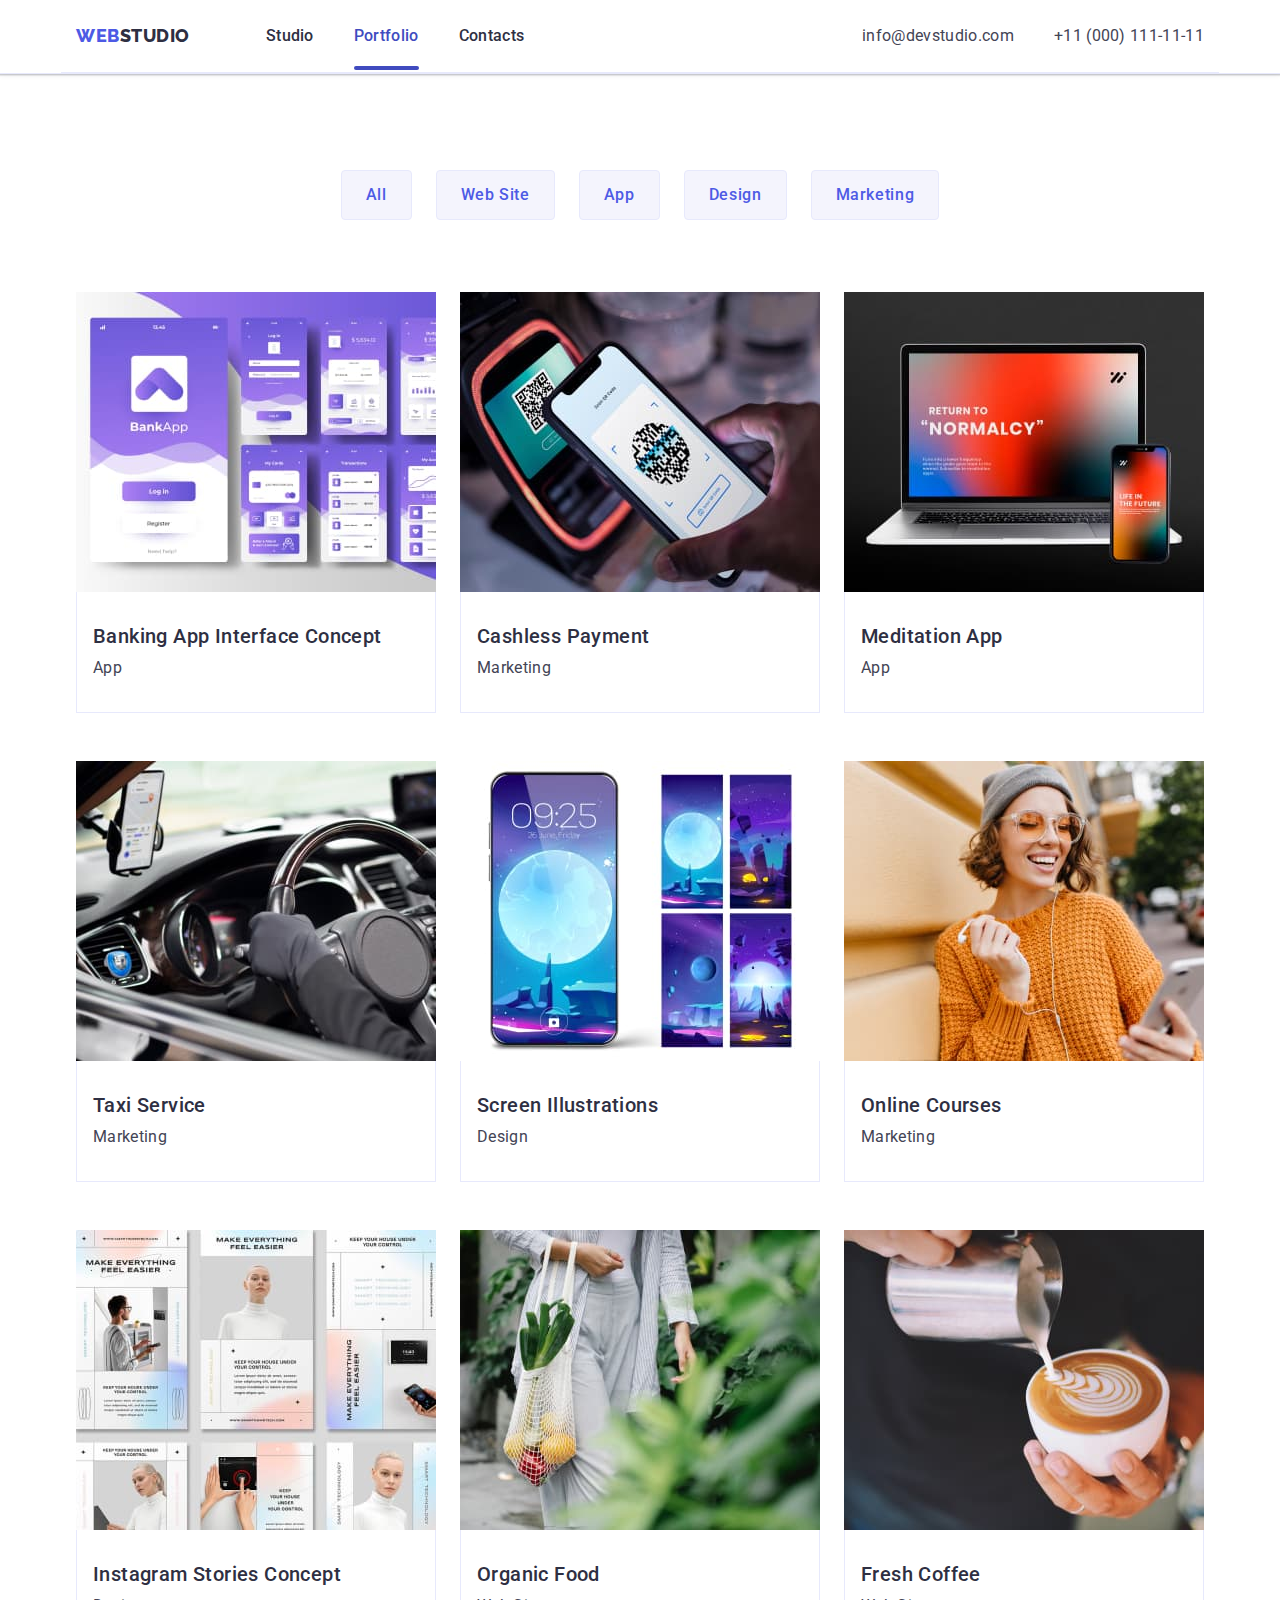
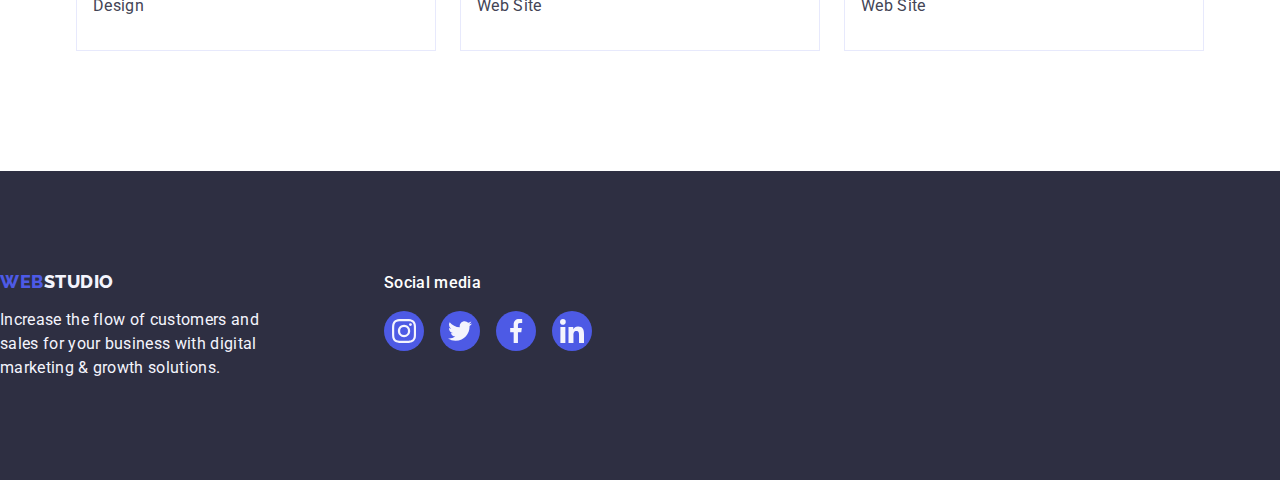
==== portfolio.html @ 92f2662b "Initial commit" ====
<!DOCTYPE html>
<html lang="en">
  <head>
    <meta charset="UTF-8" />
    <meta name="viewport" content="width=device-width, initial-scale=1.0" />
    <title>WebStudio</title>
    <link
      rel="stylesheet"
      href="https://cdnjs.cloudflare.com/ajax/libs/modern-normalize/2.0.0/modern-normalize.min.css"
    />
    <link rel="stylesheet" href="./css/styles.css" />
    <link rel="preconnect" href="https://fonts.googleapis.com" />
    <link rel="preconnect" href="https://fonts.gstatic.com" crossorigin />
    <link
      href="https://fonts.googleapis.com/css2?family=Raleway:wght@800&family=Roboto:wght@400;500;700;900&display=swap"
      rel="stylesheet"
    />
  </head>
  <body>
    <header class="header">
      <div class="hdr-container container">
        <nav class="nav-menu">
          <a href="./index.html" class="web link"
            >Web<span class="studio link">Studio</span></a
          >
          <ul class="nav-menu-list">
            <li>
              <a class="nav-menu-item link" href="./index.html">Studio</a>
            </li>
            <li>
              <a class="nav-menu-item current link " href="./portfolio.html"
                >Portfolio</a
              >
            </li>
            <li><a class="nav-menu-item link" href="">Contacts</a></li>
          </ul>
        </nav>
        <address class="address">
          <ul class="address-item link">
            <li>
              <a class="reference link" href="mailto:info@devstudio.com"
                >info@devstudio.com</a
              >
            </li>
            <li>
              <a class="reference link" href="tel:+110001111111"
                >+11 (000) 111-11-11</a
              >
            </li>
          </ul>
        </address>
      </div>
    </header>
    <main>
      <section class="filter-section">
        <div class="container">
          <h1 class="visually-hidden">Default</h1>
          <ul class="filter-list list">
            <li>
              <button class="filter-btn" type="button">All</button>
            </li>
            <li>
              <button class="filter-btn" type="button">Web Site</button>
            </li>
            <li>
              <button class="filter-btn" type="button">App</button>
            </li>
            <li>
              <button class="filter-btn" type="button">Design</button>
            </li>
            <li>
              <button class="filter-btn" type="button">Marketing</button>
            </li>
          </ul>
          <ul class="card-set list">
            <li class="filter-item">
              <a class="filter-item-wrapper link" href="">
                <div class="overlay">
                  <img src="./images/app-1.jpg" alt="bankapp image" width="360" />
                  <p class="overlay-text">
                    14 Stylish and User-Friendly App Design Concepts · Task Manager App · Calorie Tracker App · Exotic Fruit Ecommerce App · Cloud Storage App
                  </p>
                </div>
                <div class="filter-item-text">
                  <h2 class="filter-subtitle">Banking App Interface Concept</h2>
                  <p class="filter-text">App</p>
                </div></a
              >
            </li>
            <li class="filter-item">
              <a class="filter-item-wrapper link" href="">
                <div class="overlay">
                <img
                  src="./images/marketing-1.jpg"
                  alt="phone payment"
                  width="360"
                />
                  <p class="overlay-text">
                    14 Stylish and User-Friendly App Design Concepts · Task Manager App · Calorie Tracker App · Exotic Fruit Ecommerce App · Cloud Storage App
                  </p>
                </div>
                <div class="filter-item-text">
                  <h2 class="filter-subtitle">Cashless Payment</h2>
                  <p class="filter-text">Marketing</p>
                </div></a
              >
            </li>
            <li class="filter-item">
              <a class="filter-item-wrapper link" href="">
                <div class="overlay">
                <img
                  src="./images/app-2.jpg"
                  alt="laptop with phone"
                  width="360"
                />
                  <p class="overlay-text">
                    14 Stylish and User-Friendly App Design Concepts · Task Manager App · Calorie Tracker App · Exotic Fruit Ecommerce App · Cloud Storage App
                  </p>
                </div>
                <div class="filter-item-text">
                  <h2 class="filter-subtitle">Meditation App</h2>
                  <p class="filter-text">App</p>
                </div></a
              >
            </li>
            <li class="filter-item">
              <a class="filter-item-wrapper link" href="">
                <div class="overlay">
                <img
                  src="./images/marketing-2.jpg"
                  alt="driver at the wheel"
                  width="360"
                />
                  <p class="overlay-text">
                    14 Stylish and User-Friendly App Design Concepts · Task Manager App · Calorie Tracker App · Exotic Fruit Ecommerce App · Cloud Storage App
                  </p>
                </div>
                <div class="filter-item-text">
                  <h2 class="filter-subtitle">Taxi Service</h2>
                  <p class="filter-text">Marketing</p>
                </div></a
              >
            </li>
            <li class="filter-item">
              <a class="filter-item-wrapper link" href="">
                <div class="overlay">
                <img
                  src="./images/design-1.jpg"
                  alt="phone screen"
                  width="360"
                />
                  <p class="overlay-text">
                    14 Stylish and User-Friendly App Design Concepts · Task Manager App · Calorie Tracker App · Exotic Fruit Ecommerce App · Cloud Storage App
                  </p>
                </div>
                <div class="filter-item-text">
                  <h2 class="filter-subtitle">Screen Illustrations</h2>
                  <p class="filter-text">Design</p>
                </div></a
              >
            </li>
            <li class="filter-item">
              <a class="filter-item-wrapper link" href="">
                <div class="overlay">
                  <img
                  src="./images/marketing-3.jpg"
                  alt="woman with phone"
                  width="360"
                />
                  <p class="overlay-text">
                    14 Stylish and User-Friendly App Design Concepts · Task Manager App · Calorie Tracker App · Exotic Fruit Ecommerce App · Cloud Storage App
                  </p>
                </div>
                <div class="filter-item-text">
                  <h2 class="filter-subtitle">Online Courses</h2>
                  <p class="filter-text">Marketing</p>
                </div></a
              >
            </li>
            <li class="filter-item">
              <a class="filter-item-wrapper link" href="">
                <div class="overlay">
                  <img
                  src="./images/design-2.jpg"
                  alt="instagram screenshots"
                  width="360"
                />
                  <p class="overlay-text">
                    14 Stylish and User-Friendly App Design Concepts · Task Manager App · Calorie Tracker App · Exotic Fruit Ecommerce App · Cloud Storage App
                  </p>
                </div>
                <div class="filter-item-text">
                  <h2 class="filter-subtitle">Instagram Stories Concept</h2>
                  <p class="filter-text">Design</p>
                </div></a
              >
            </li>
            <li class="filter-item">
              <a class="filter-item-wrapper link" href="">
                <div class="overlay">
                  <img
                  src="./images/web-site-1.jpg"
                  alt="woman with bag"
                  width="360"
                />
                  <p class="overlay-text">
                    14 Stylish and User-Friendly App Design Concepts · Task Manager App · Calorie Tracker App · Exotic Fruit Ecommerce App · Cloud Storage App
                  </p>
                </div>
                <div class="filter-item-text">
                  <h2 class="filter-subtitle">Organic Food</h2>
                  <p class="filter-text">Web Site</p>
                </div></a
              >
            </li>
            <li class="filter-item">
              <a class="link filter-item-wrapper" href="">
                <div class="overlay">
                  <img
                  src="./images/web-site-2.jpg"
                  alt="coffee with milk"
                  width="360"
                />
                  <p class="overlay-text">
                    14 Stylish and User-Friendly App Design Concepts · Task Manager App · Calorie Tracker App · Exotic Fruit Ecommerce App · Cloud Storage App
                  </p>
                </div>
                <div class="filter-item-text">
                  <h2 class="filter-subtitle">Fresh Coffee</h2>
                  <p class="filter-text">Web Site</p>
                </div></a
              >
            </li>
          </ul>
        </div>
      </section>
    </main>
    <footer class="ftr">
      <div class="footer-container">
      <div class="footer-wrapper">
        <a href="./index.html" class="footer-web link"
          >Web<span class="footer link">Studio</span></a
        >
        <p class="footer-text">
          Increase the flow of customers and sales for your business with
          digital marketing & growth solutions.
        </p>
      </div>
      <div>
        <p class="social-media-text">Social media</p>
        <ul class="ftr-social-media list">
          <li class="ftr-icon-list">
            <a href="" class="ftr-icon-item">
          <svg class="ftr-icon" width="24" height="24">
          <use href="./images/icons.svg#icon-instagram"></use>
          </svg></a></li>
          <li class="ftr-icon-list">
            <a href="" class="ftr-icon-item">
          <svg class="ftr-icon" width="24" height="24">
            <use href="./images/icons.svg#icon-twitter"></use>
            </svg></a></li>
            <li class="ftr-icon-list">
              <a href="" class="ftr-icon-item">
            <svg class="ftr-icon" width="24" height="24">
              <use href="./images/icons.svg#icon-facebook"></use>
              </svg></a></li>
            <li class="ftr-icon-list">
              <a href="" class="ftr-icon-item">
            <svg class="ftr-icon" width="24" height="24">
                <use href="./images/icons.svg#icon-linkedin"></use>
                </svg></a></li>
        </ul>
      </div>
      </div>
    </footer>
  </body>
</html>
---- css/styles.css ----
:root {
  --ftr-bg: #2e2f42;
  --light: #ffffff;
  --navy-blue: #2e2f42;
  --blue: #4d5ae5;
  --whitish: #f4f4fd;
  --whiteblue: #8e8f99;
}
*,
*::before,
*::after {
  box-sizing: border-box;
}
.container {
  width: 1158px;
  margin: 0 auto;
  padding: 0 15px 0 15px;
}
body {
  display: flex;
  flex-direction: column;
  font-family: "Roboto", sans-serif;
  background-color: var(--light);
  color: #434455;
  min-height: 100vh;
}
h1,
h2,
h3,
p,
ul {
  margin: 0;
  padding-left: 0;
}
main {
  flex-grow: 1;
}
img {
  display: block;
}
.link {
  text-decoration: none;
}
.header {
  box-shadow: 0px 2px 1px rgba(46, 47, 66, 0.08),
    0px 1px 1px rgba(46, 47, 66, 0.16), 0px 1px 6px rgba(46, 47, 66, 0.08);
  border-bottom: 1px solid #e7e9fc;
}
.hdr-container {
  display: flex;
  justify-content: space-between;
  border-bottom: 1px solid #e7e9fc;
}
.visually-hidden {
  position: absolute;
  width: 1px;
  height: 1px;
  margin: -1px;
  border: 0;
  padding: 0;
  white-space: nowrap;
  clip-path: inset(100%);
  clip: rect(0 0 0 0);
  overflow: hidden;
}
.web {
  color: var(--blue);
  font-family: Raleway, sans-serif;
  font-size: 18px;
  font-weight: 800;
  line-height: 1.17;
  letter-spacing: 0.03em;
  text-transform: uppercase;
  margin-right: 76px;
}
.studio {
  color: var(--navy-blue);
}
.address-item {
  display: flex;
  justify-content: flex-end;
  list-style: none;
  gap: 40px;
}
.nav-menu {
  display: flex;
  align-items: center;
}
.nav-menu-item {
  position: relative;
  color: #2E2F42;
  font-size: 16px;
  font-weight: 500;
  line-height: 1.5;
  letter-spacing: 0.02em;
  padding: 24px 0 24px;
  transition: color 250ms cubic-bezier(0.4, 0, 0.2, 1);
}
.nav-menu-item:hover {
  color: #404bbf;
}
.nav-menu-item.current {
  color: #404bbf;
}
.nav-menu-item.current::after {
 background-color: #404bbf;
 content: "";
  position: absolute;
  bottom: 0;
  left: 0;
  display: block;
  bottom: -1px;
  border-radius: 2px;
  width: 100%;
  height: 4px;
}
.nav-menu:hover, .nav-menu:focus {
  color: #404bbf;
}
.nav-menu-list {
  position: relative;
  display: flex;
  gap: 40px;
  list-style: none;
}
.nav-menu-list:last-child {
  margin-right: 0;
}
.reference {
  color: #434455;
  font-size: 16px;
  font-weight: 400;
  line-height: 1.5;
  letter-spacing: 0.02em;
  transition: color 250ms cubic-bezier(0.4, 0, 0.2, 1);
}
.reference:hover, .reference:focus {
  color: #404bbf;
}
.address {
  font-style: normal;
  padding: 24px 0 24px;
}
.hero-container {
  display: flex;
  flex-direction: column;
  align-items: center;
  justify-content: center;
  gap: 48px;
}
.hero-title {
  color: var(--light);
  font-size: 56px;
  font-weight: 700;
  line-height: 1.07;
  letter-spacing: 0.02em;
  text-align: center;
  max-width: 496px;
}
.sub-hdr-list {
  display: flex;
  gap: 24px;
}
.hero-section {
  background-color: var(--ftr-bg);
  padding: 188px 0;
  background-image: linear-gradient(
      rgba(46, 47, 66, 0.7),
      rgba(46, 47, 66, 0.7)
    ),
    url(../images/office.jpg);
  background-repeat: no-repeat;
  background-size: cover;
  background-position: center;
  max-width: 1440px;
  margin: 0 auto;
}
.hero-btn {
  display: block;
  color: var(--light);
  font-family: "Roboto", sans-serif;
  font-weight: 500;
  font-size: 16px;
  line-height: 1.5;
  letter-spacing: 0.04em;
  background-color: #4d5ae5;
  cursor: pointer;
  padding: 16px 32px;
  border-radius: 4px;
  box-shadow: 0px 4px 4px 0px rgba(0, 0, 0, 0.15);
  min-width: 169px;
  height: 56px;
  border: none;
  transition: background-color 250ms cubic-bezier(0.4, 0, 0.2, 1);
}
.hero-btn:hover, .hero-btn:focus {
  background-color: #404bbf;
}
.features-section {
  padding: 120px 0;
}
.features-section-two {
  padding-bottom: 120px;
}
.features-section-three {
  background: #f4f4fd;
  padding: 120px 0;
}
.features-list {
  display: flex;
  gap: 24px;
}
.features-item {
  width: calc((100% - 72px) / 4);
}
.features-div {
  display: flex;
  justify-content: center;
  align-items: center;
  background-color: #f4f4fd;
  border-radius: 4px;
  margin-bottom: 8px;
  height: 112px;
}

.top {
  color: var(--ftr-bg);
  font-size: 36px;
  font-weight: 500;
  line-height: 1.11;
  text-transform: capitalize;
  letter-spacing: 0.02em;
}
.features {
  display: flex;
  margin: 0 auto;
  justify-content: space-evenly;
  align-items: center;
}
.sub-hdr {
  color: var(--ftr-bg);
  text-align: center;
  font-size: 36px;
  font-weight: 700;
  line-height: 1.11;
  letter-spacing: 0.02em;
  text-transform: capitalize;
  margin-bottom: 72px;
}
.sub-list-item {
  width: calc((100% - 48px) / 3);
}
.list {
  list-style: none;
  gap: 24px;
}
.sub-list {
  display: flex;
  align-items: center;
  gap: 24px;
}

.subtitle {
  color: var(--ftr-bg);
  font-size: 20px;
  font-weight: 500;
  line-height: 1.2;
  letter-spacing: 0.02em;
  margin-bottom: 8px;
  width: 264px;
  text-align: center;
}
.features-subtitle {
  color: var(--ftr-bg);
  font-size: 20px;
  font-weight: 500;
  line-height: 1.2;
  letter-spacing: 0.02em;
  margin-bottom: 8px;
  width: 264px;
}
.filter-subtitle {
  color: var(--ftr-bg);
  font-size: 20px;
  font-weight: 500;
  line-height: 1.2;
  letter-spacing: 0.02em;
  margin-bottom: 8px;
}
.filter-text {
  color: #434455;
  font-size: 16px;
  font-weight: 400;
  line-height: 1.5;
  letter-spacing: 0.02em;
  width: 264px;
}
.text {
  color: #434455;
  font-size: 16px;
  line-height: 1.5;
  letter-spacing: 0.02em;
  text-align: center;
  margin-bottom: 8px;
}
.filter-section {
  padding: 96px 0 120px 0;
}
.filter-btn {
  border: 1px solid #e7e9fc;
  font-family: "Roboto", sans-serif;
  background-color: #f4f4fd;
  color: var(--blue);
  font-size: 16px;
  font-weight: 500;
  line-height: 1.5;
  letter-spacing: 0.04em;
  cursor: pointer;
  border-radius: 4px;
  padding: 12px 24px;
  transition: color 250ms cubic-bezier(0.4, 0, 0.2, 1), background-color 250ms cubic-bezier(0.4, 0, 0.2, 1), border-color 250ms cubic-bezier(0.4, 0, 0.2, 1), box-shadow 250ms cubic-bezier(0.4, 0, 0.2, 1);
}
.filter-btn:hover, .filter-btn:focus {
  background-color: #404bbf;
  color: var(--light);
  border: 1px solid transparent;
  box-shadow: 0px 3px 1px rgba(0, 0, 0, 0.1), 0px 2px 1px rgba(0, 0, 0, 0.08), 0px 2px 2px rgba(0, 0, 0, 0.12);
}
.filter-item {
  width: calc((100% - 48px) / 3);
}

.filter-item a {
  transition: box-shadow 250ms cubic-bezier(0.4, 0, 0.2, 1);
}

.filter-item-wrapper {
  display: block;
  transition: box-shadow 250ms cubic-bezier(0.4, 0, 0.2, 1);
}
.filter-item-wrapper:hover, .filter-item-wrapper:focus {
  box-shadow: 0px 1px 6px rgba(46, 47, 66, 0.08), 0px 1px 1px rgba(46, 47, 66, 0.16), 0px 2px 1px rgba(46, 47, 66, 0.08);
}
.overlay {
  position: relative;
  overflow: hidden;
}
.overlay-text {
  position: absolute;
  top: 0;
  left: 0;
  padding: 40px 32px;
  height: 100%;
  width: 100%;
  background-color: #4d5ae5;
  color: var(--whitish);
  font-size: 16px;
  line-height: 1.5;
  letter-spacing: 0.02em;
  transform: translateY(100%);
  transition: transform 250ms cubic-bezier(0.4, 0, 0.2, 1);
}
.filter-item a:hover .overlay-text {
  transform: translateY(0%);
}
.filter-item a:focus .overlay-text {
  transform: translateY(0%);
}
.card-set {
  display: flex;
  flex-wrap: wrap;
  column-gap: 24px;
  row-gap: 48px;
}
.ftr {
  display: flex;
  background-color: var(--ftr-bg);
  padding: 100px 0;
}
.list-bg {
  background-color: var(--light);
  width: calc((100% - 72px) / 4);
  border-radius: 0px 0px 4px 4px;
  box-shadow: 0px 2px 1px 0px rgba(46, 47, 66, 0.08),
    0px 1px 1px 0px rgba(46, 47, 66, 0.16),
    0px 1px 6px 0px rgba(46, 47, 66, 0.08);
}
.member-card {
  padding: 32px 0;
}
.social-media-team {
  display: flex;
  justify-content: center;
  align-items: center;
  gap: 24px;
}
.social-media-icons {
  width: 100%;
  height: 100%;
  background-color: var(--blue);
  border-radius: 50%;
  display: flex;
  align-items: center;
  justify-content: center;
  transition: background-color 250ms cubic-bezier(0.4, 0, 0.2, 1);
}
.team-icon {
  width: 40px;
  height: 40px;
}
.icon {
  fill: var(--whitish);
}
.social-media-icons:hover, .social-media-icons:focus {
  background-color: #404bbf;
}
.features-section-four {
  padding-top: 120px;
  padding-bottom: 120px;
}
.customers-list {
  display: flex;
  gap: 24px;
}
.customers-icon {
  fill: currentColor;
}
.customers-list-item {
  width: calc((100% - 120px) / 6);
  height: 88px;
}
.customers-list-icon {
  width: 100%;
  height: 100%;
  border: 1px solid #8e8f99;
  border-radius: 4px;
  display: flex;
  align-items: center;
  justify-content: center;
  color: var(--whiteblue);
  transition: border-color 250ms cubic-bezier(0.4, 0, 0.2, 1),
    color 250ms cubic-bezier(0.4, 0, 0.2, 1);
}
.customers-list-icon:hover, .customers-list-icon:focus {
  border-color: #404bbf;
  color: #404bbf;
}
.filter-list {
  display: flex;
  justify-content: center;
  gap: 24px;
  margin-bottom: 72px;
}
.filter-item-text {
  padding: 32px 16px;
  border: 1px solid #e7e9fc;
  border-top: none;
}
.footer {
  color: #f4f4fd;
  font-family: Raleway, sans-serif;
  font-size: 18px;
  font-weight: 800;
  line-height: 1.17;
  letter-spacing: 0.03em;
  text-transform: uppercase;
  text-decoration: none;
}
.footer-text {
  color: var(--whitish);
  line-height: 1.5;
  letter-spacing: 0.02em;
  max-width: 264px;
}
.footer-web {
  position: relative;
  color: var(--blue);
  font-family: Raleway, sans-serif;
  font-size: 18px;
  font-weight: 800;
  line-height: 1.17;
  letter-spacing: 0.03em;
  text-transform: uppercase;
  display: inline-block;
  margin-bottom: 16px;
}
.social-media-text {
  color: #ffffff;
  font-size: 16px;
  font-weight: 500;
  line-height: 1.5;
  letter-spacing: 0.02em;
  margin-bottom: 16px;
}
.ftr-icon {
  fill: var(--whitish);
}

.footer-container {
  display: flex;
  align-items: baseline;
}
.footer-wrapper {
  margin-right: 120px;
}
.ftr-social-media {
  display: flex;
  gap: 16px;
}
.ftr-icon-list {
  width: 40px;
  height: 40px;
}
.ftr-icon-item {
  width: 100%;
  height: 100%;
  background-color: var(--blue);
  border-radius: 50%;
  display: flex;
  align-items: center;
  justify-content: center;
  transition: background-color 250ms cubic-bezier(0.4, 0, 0.2, 1);
}
.ftr-icon-item:hover,
.ftr-icon-item:focus {
  background-color: #31d0aa;
}
.backdrop {
  position: fixed;
  top: 0;
  left: 0;
  width: 100%;
  height: 100%;
  background-color: rgba(46, 47, 66, 0.4);
  transition: opacity 250ms cubic-bezier(0.4, 0, 0.2, 1),
    visibility 250ms cubic-bezier(0.4, 0, 0.2, 1);
}
.modal {
  position: absolute;
  top: 50%;
  left: 50%;
  width: 408px;
  min-height: 584px;
  border-radius: 4px;
  background: #FCFCFC;
  box-shadow: 0px 2px 1px 0px rgba(0, 0, 0, 0.20), 0px 1px 3px 0px rgba(0, 0, 0, 0.12), 0px 1px 1px 0px rgba(0, 0, 0, 0.14);
  transform: translate(-50%, -50%) scale(1);
  transition: transform 250ms cubic-bezier(0.4, 0, 0.2, 1);
}
.modal-btn {
  position: absolute;
  top: 24px;
  right: 24px;
  width: 24px; 
  height: 24px;
  display: flex;
  align-items: center;
  justify-content: center;
 background-color: #E7E9FC;
 border-radius: 50%;
 border: 1px solid rgba(0, 0, 0, 0.1);
 padding: 0;
 cursor: pointer;
 transition: background-color 250ms cubic-bezier(0.4, 0, 0.2, 1), border 250ms cubic-bezier(0.4, 0, 0.2, 1);
}
.modal-btn:hover, .modal-btn:focus {
  background-color: #404bbf;
  border: none;
  fill: #ffffff;
}
.is-hidden {
  opacity: 0;
  visibility: hidden;
  pointer-events: none;
}
.modal-btn-icon {
  transition: fill 250ms cubic-bezier(0.4, 0, 0.2, 1);
}
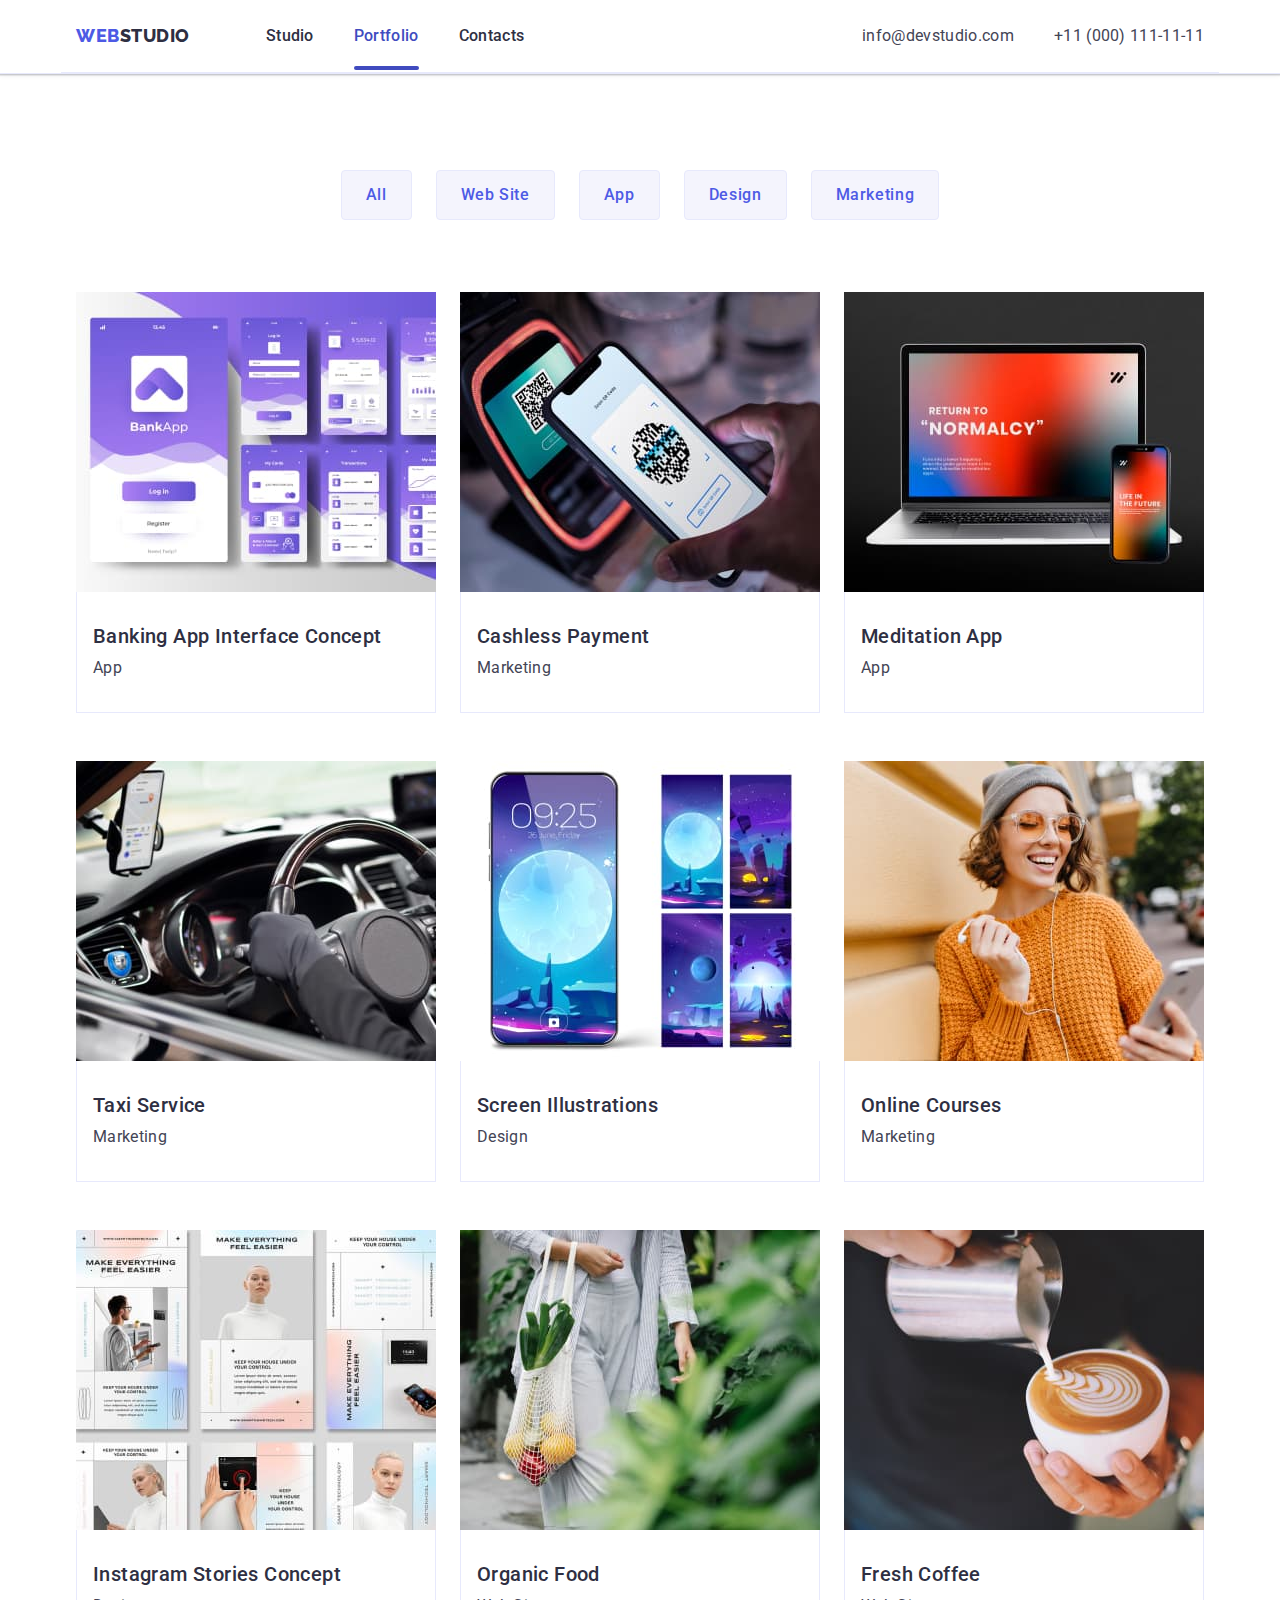
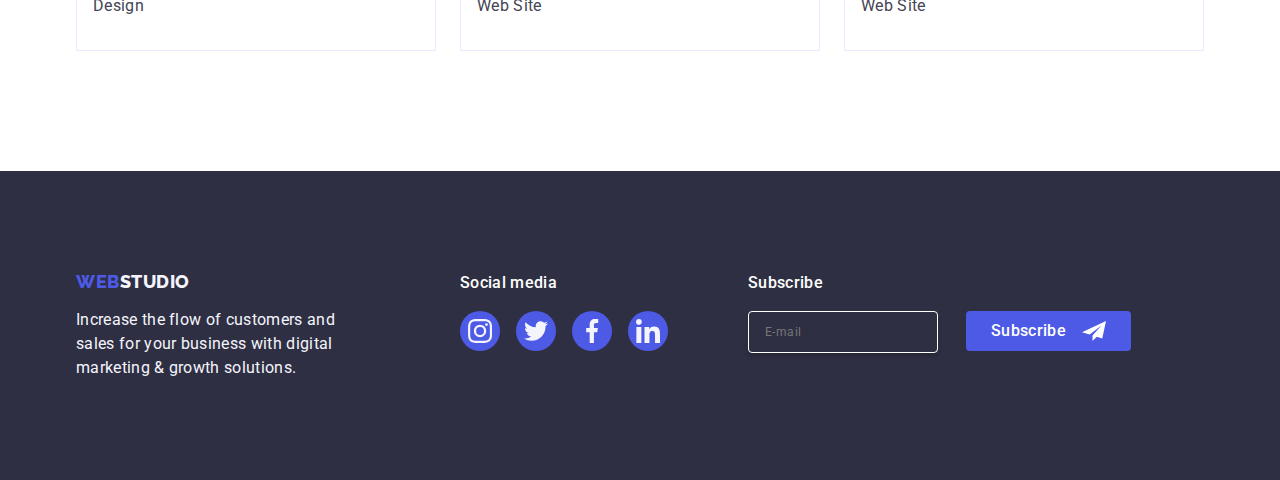
==== commit 32d2d0d8: "added modal styles" ====
--- a/portfolio.html
+++ b/portfolio.html
@@ -235,8 +235,8 @@
         </div>
       </section>
     </main>
-    <footer class="ftr">
-      <div class="footer-container">
+    <footer class="ftr ">
+      <div class="footer-container container">
       <div class="footer-wrapper">
         <a href="./index.html" class="footer-web link"
           >Web<span class="footer link">Studio</span></a
@@ -271,7 +271,17 @@
                 </svg></a></li>
         </ul>
       </div>
-      </div>
+      <div class="footer-form">
+        <p class="social-media-text">Subscribe</p>
+        <form>
+            <input class="form-email" type="email" name="form-email" placeholder="E-mail" />
+            <button class="subscribe-button" type="submit">Subscribe
+              <svg class="subscribe-icon" width="24" height="24">
+                <use href="./images/icons.svg#icon-letter"></use>
+                </svg>
+            </button>
+        </form>
+      </div></div>
     </footer>
   </body>
 </html>
--- a/css/styles.css
+++ b/css/styles.css
@@ -525,6 +525,41 @@
 .ftr-icon-item:focus {
   background-color: #31d0aa;
 }
+.form-email {
+  border-radius: 4px;
+border: 1px solid #FFF;
+box-shadow: 0px 4px 4px 0px rgba(0, 0, 0, 0.15);
+margin-right: 24px;
+background-color: transparent;
+padding: 8px 16px;
+color: #FFF;
+font-size: 12px;
+font-weight: 400;
+line-height: 2;
+letter-spacing: 0.04em;
+}
+.footer-form {
+  margin-left: 80px;
+}
+.subscribe-button {
+  display: inline-flex;
+  padding: 8px 24px;
+  width: 165px;
+  justify-content: center;
+  align-items: center;
+  border: none;
+  gap: 16px;
+  border-radius: 4px;
+  background-color: #4D5AE5;
+  color: #ffffff;
+  font-size: 16px;
+  font-weight: 500;
+  line-height: 1.5;
+  letter-spacing: 0.02em;
+}
+.subscribe-icon {
+  fill: #FFFFFF;
+}
 .backdrop {
   position: fixed;
   top: 0;
@@ -537,6 +572,7 @@
 }
 .modal {
   position: absolute;
+  padding: 72px 24px 24px;
   top: 50%;
   left: 50%;
   width: 408px;
@@ -568,6 +604,90 @@
   border: none;
   fill: #ffffff;
 }
+.modal-caption {
+  display: block;
+  margin-bottom: 16px;
+  color: #2E2F42;
+font-weight: 500;
+line-height: 1.5;
+letter-spacing: 0.02em;
+}
+.modal-form {
+
+}
+.modal-label {
+  display: block;
+  margin-bottom: 4px;
+  color: #8E8F99;
+  font-size: 12px;
+font-weight: 400;
+line-height: 14px;
+letter-spacing: 0.04em;
+}
+.modal-text-field {
+  outline: transparent;
+  margin-bottom: 8px;
+  border-radius: 4px;
+  padding: 11px 16px;
+  border: 1px solid rgba(46, 47, 66, 0.40);
+  width: 100%;
+  padding: 8px 16px;
+}
+.modal-text-field:active {
+  border: 1px solid #4D5AE5;
+  
+}
+.modal-field {
+  border-radius: 4px;
+  border: 1px solid rgba(46, 47, 66, 0.40);
+  width: 100%;
+  font-size: 12px;
+  font-weight: 400;
+  line-height: 14px;
+  letter-spacing: 0.04em;
+  padding: 8px 16px;
+  resize: none;
+}
+.modal-name-text {
+  border: none;
+}
+.modal-name-text:active {
+  outline: none;
+}
+.modal-form-icon {
+  fill: #2E2F42;
+}
+
+.send-button {
+  border-radius: 4px;
+background: #4D5AE5;
+padding: 16px 32px;
+box-shadow: 0px 4px 4px 0px rgba(0, 0, 0, 0.15);
+color: #FFF;
+text-align: center;
+font-size: 16px;
+font-weight: 500;
+line-height: 24px;
+letter-spacing: 0.64px;
+border: none;
+width: 169px;
+}
+.input[type="checkbox"] {
+  stroke-width: 1px;
+stroke: var(--navyblue-modal, rgba(46, 47, 66, 0.40));
+}
+.modal-form-desc {
+  color: #8E8F99;
+font-size: 12px;
+font-weight: 400;
+line-height: 14px;
+letter-spacing: 0.04em;
+}
+.modal-form-agreement {
+  display: block;
+  margin-top: 16px;
+  margin-bottom: 24px;
+}
 .is-hidden {
   opacity: 0;
   visibility: hidden;
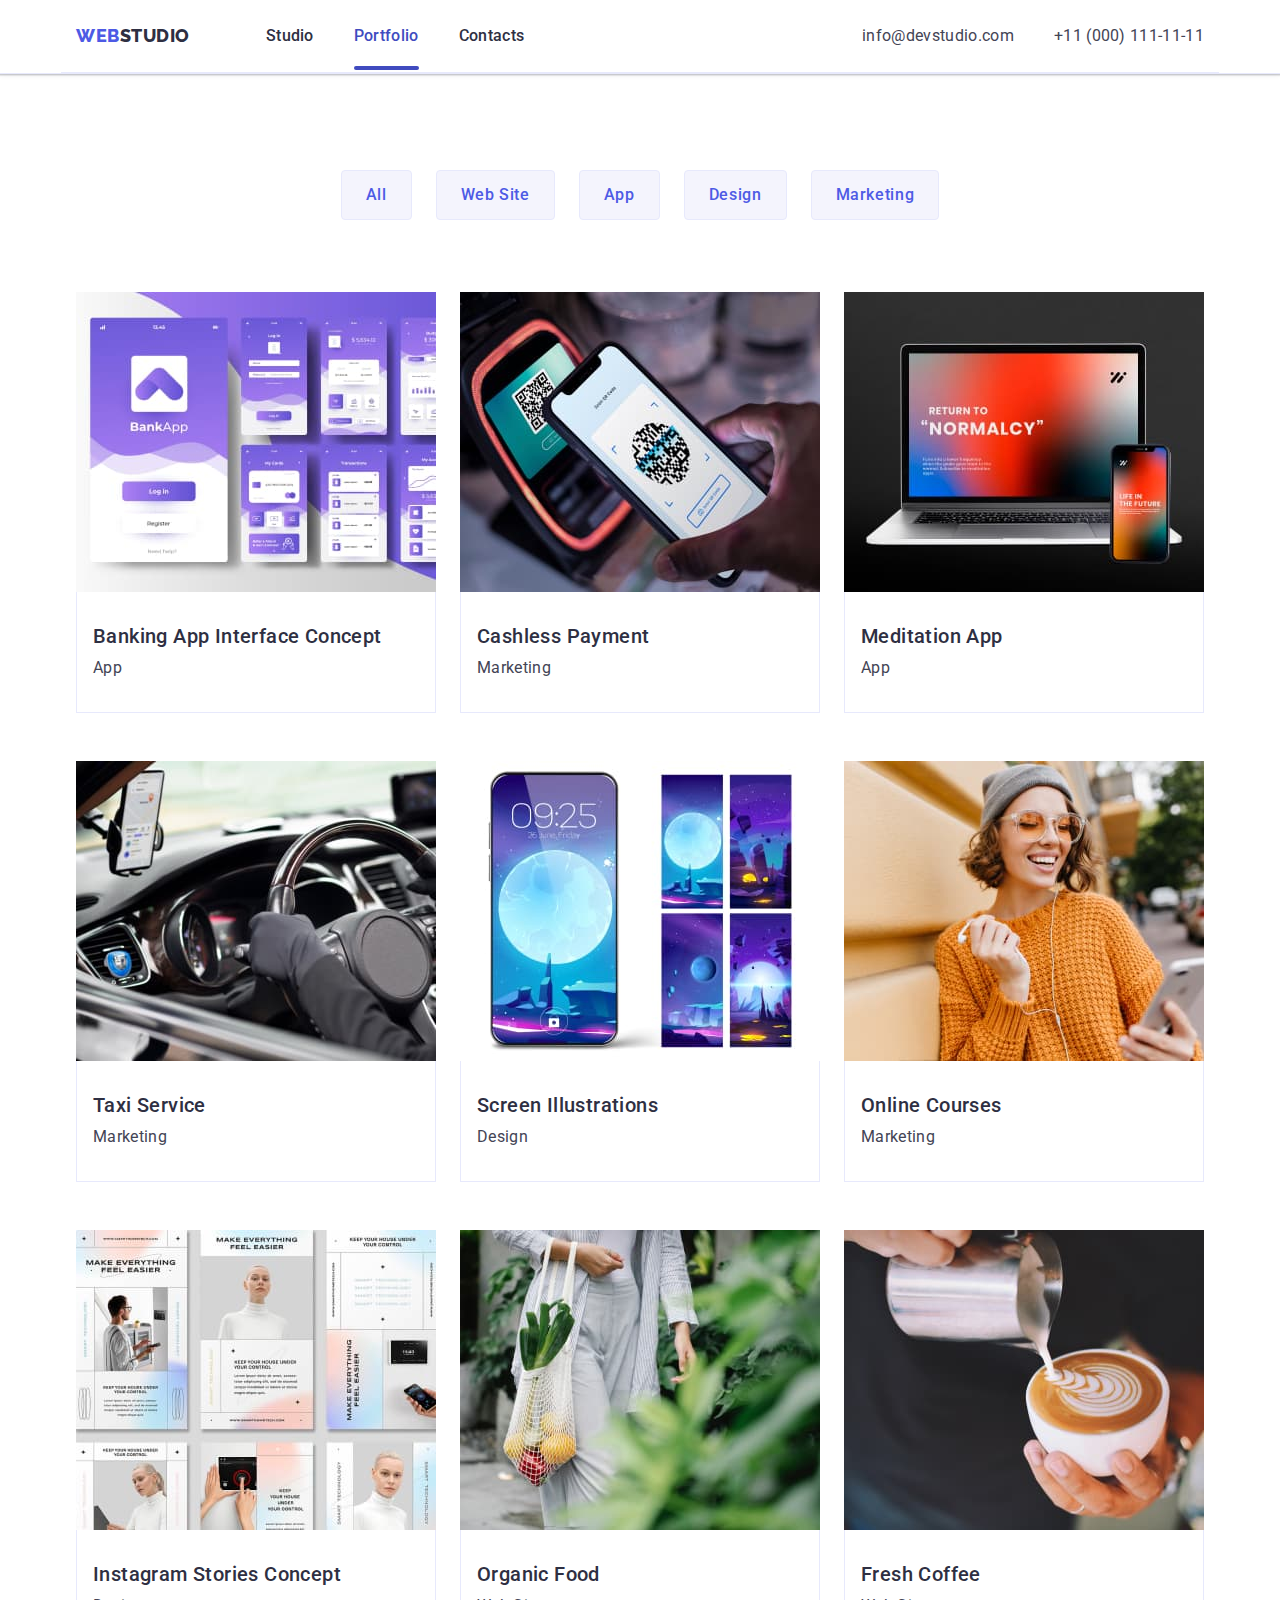
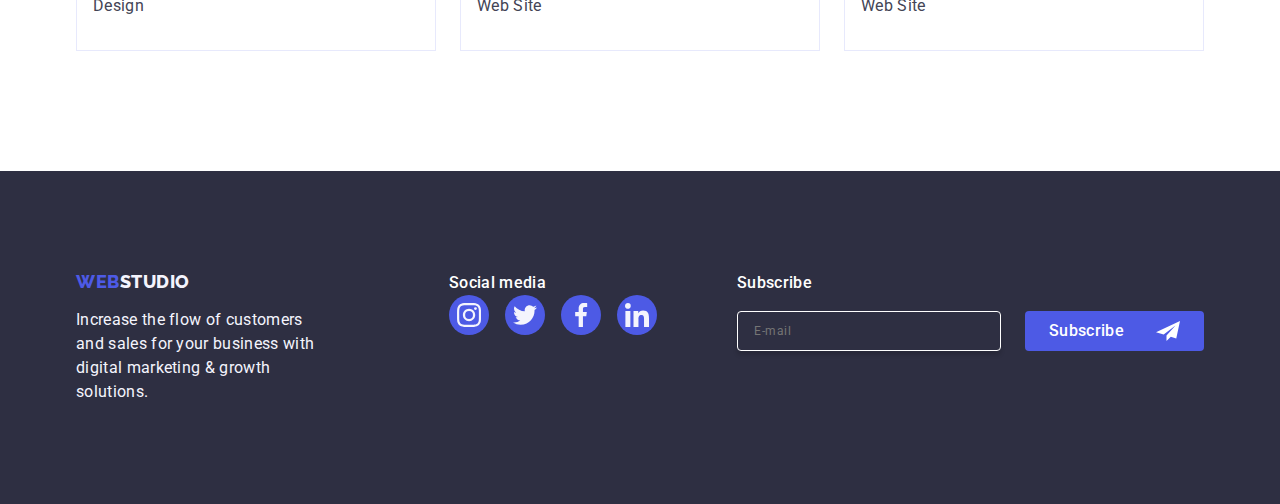
==== commit 8efe5178: "fixed footer" ====
--- a/portfolio.html
+++ b/portfolio.html
@@ -272,14 +272,15 @@
         </ul>
       </div>
       <div class="footer-form">
-        <p class="social-media-text">Subscribe</p>
-        <form>
+        <p class="subscribe-text">Subscribe</p>
+        <form class="form">
+          <label class="form-label">
             <input class="form-email" type="email" name="form-email" placeholder="E-mail" />
             <button class="subscribe-button" type="submit">Subscribe
               <svg class="subscribe-icon" width="24" height="24">
                 <use href="./images/icons.svg#icon-letter"></use>
                 </svg>
-            </button>
+            </button></label>
         </form>
       </div></div>
     </footer>
--- a/css/styles.css
+++ b/css/styles.css
@@ -490,7 +490,6 @@
   font-weight: 500;
   line-height: 1.5;
   letter-spacing: 0.02em;
-  margin-bottom: 16px;
 }
 .ftr-icon {
   fill: var(--whitish);
@@ -525,26 +524,39 @@
 .ftr-icon-item:focus {
   background-color: #31d0aa;
 }
+.subscribe-text {
+  color: #ffffff;
+  font-size: 16px;
+  font-weight: 500;
+  line-height: 1.5;
+  letter-spacing: 0.02em;
+  margin-bottom: 16px;
+}
 .form-email {
+  width: 264px;
+  height: 40px;
   border-radius: 4px;
 border: 1px solid #FFF;
 box-shadow: 0px 4px 4px 0px rgba(0, 0, 0, 0.15);
 margin-right: 24px;
 background-color: transparent;
-padding: 8px 16px;
-color: #FFF;
+padding-left: 16px;
+color: #FFFFFF;
 font-size: 12px;
 font-weight: 400;
-line-height: 2;
+line-height: 1.5;
 letter-spacing: 0.04em;
+}
+.form-label {
+  display: inline-flex;
 }
 .footer-form {
   margin-left: 80px;
 }
 .subscribe-button {
-  display: inline-flex;
+  display: flex;
   padding: 8px 24px;
-  width: 165px;
+  min-width: 165px;
   justify-content: center;
   align-items: center;
   border: none;
@@ -559,6 +571,7 @@
 }
 .subscribe-icon {
   fill: #FFFFFF;
+  margin-left: 16px;
 }
 .backdrop {
   position: fixed;
@@ -604,6 +617,10 @@
   border: none;
   fill: #ffffff;
 }
+.form {
+  display: flex;
+  gap: 24px
+}
 .modal-caption {
   display: block;
   margin-bottom: 16px;
@@ -611,9 +628,6 @@
 font-weight: 500;
 line-height: 1.5;
 letter-spacing: 0.02em;
-}
-.modal-form {
-
 }
 .modal-label {
   display: block;
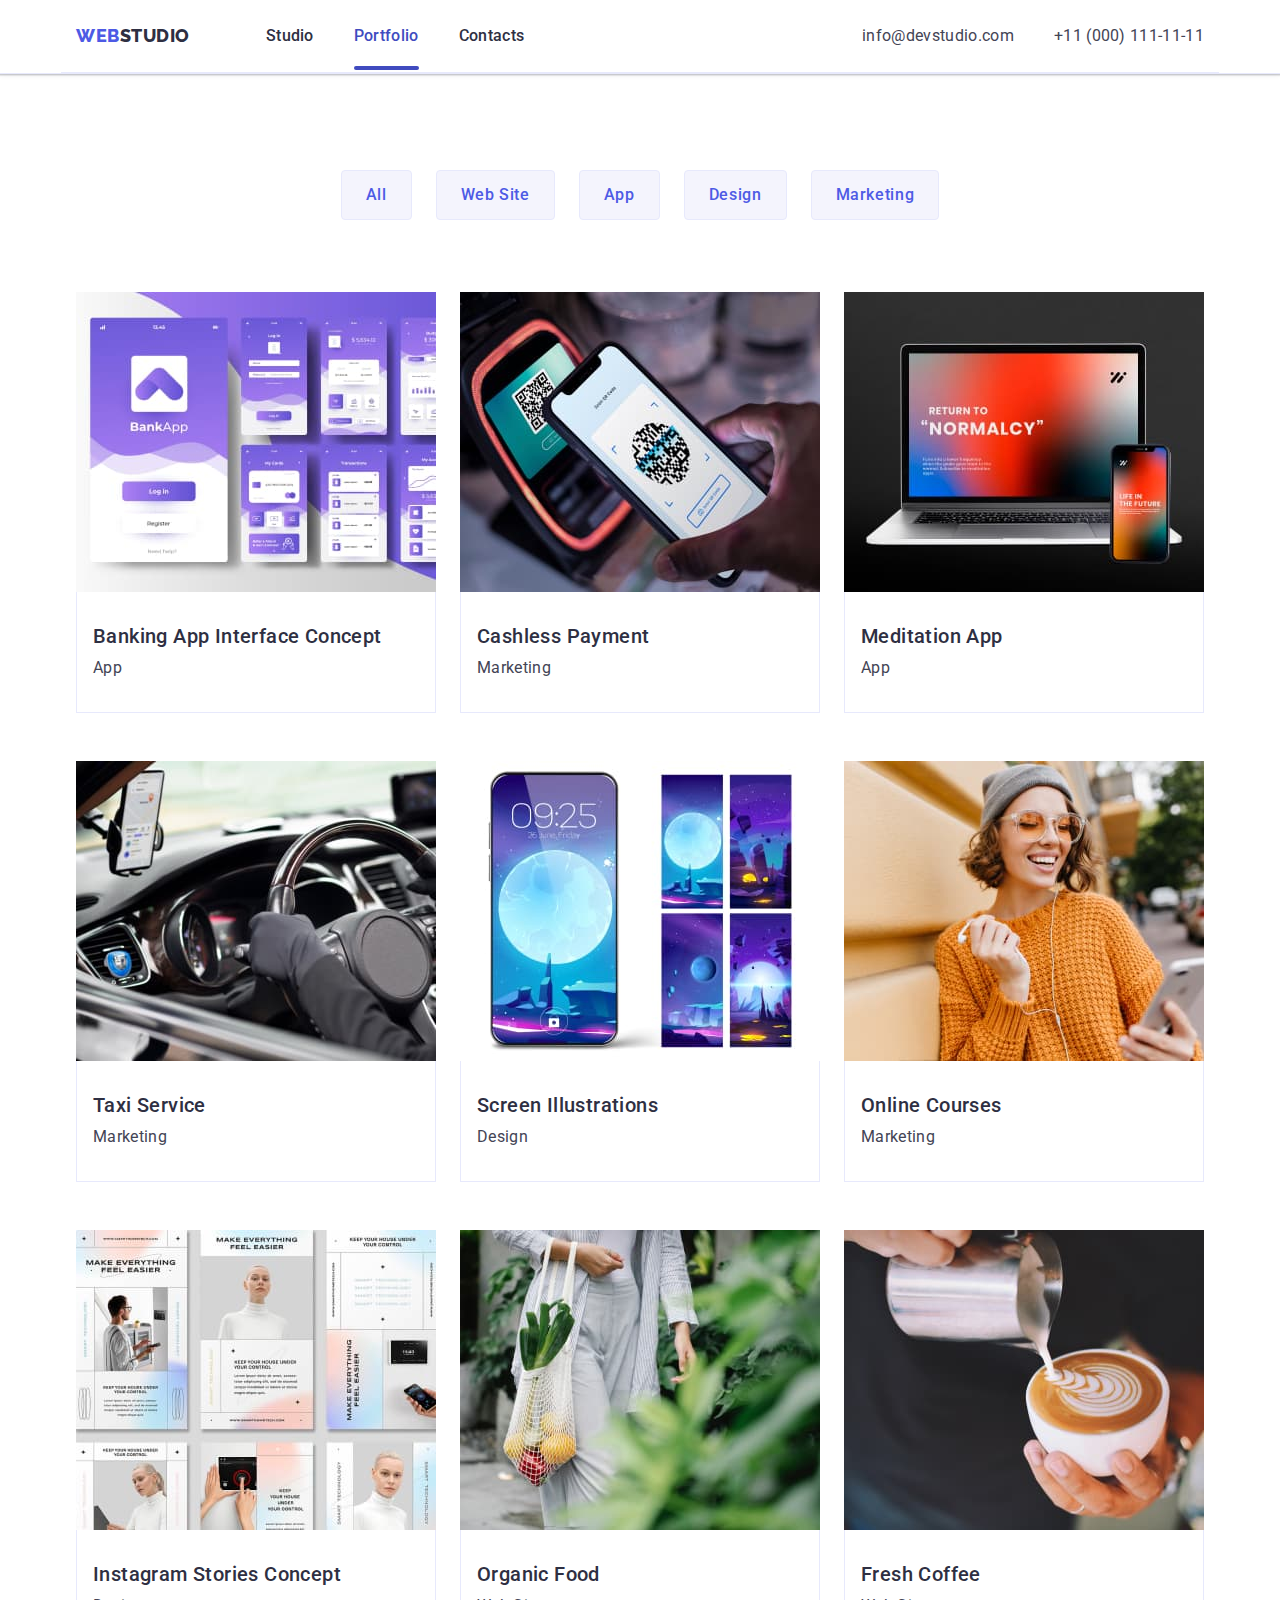
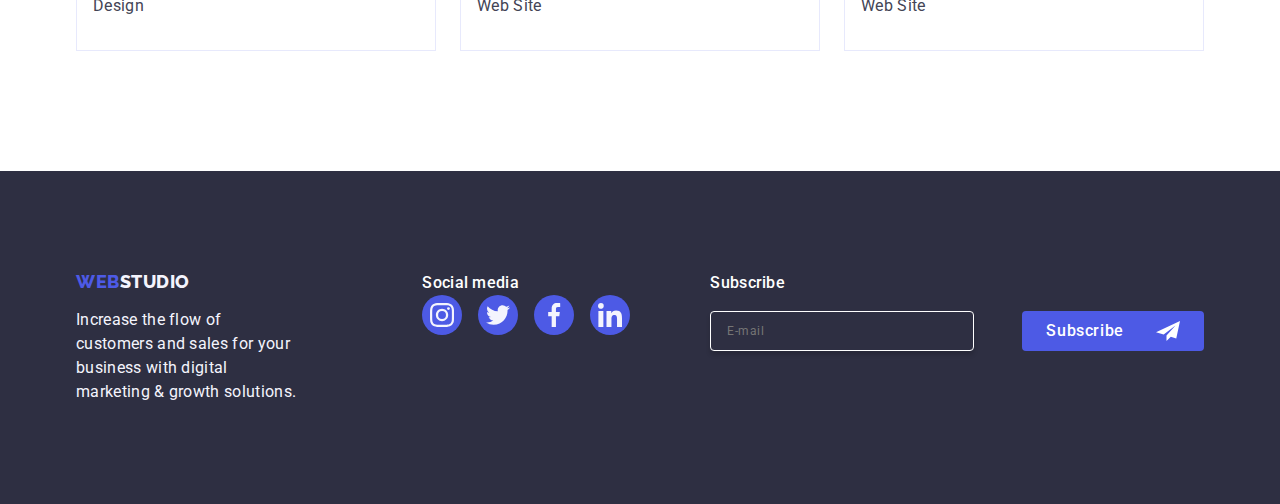
==== commit bc21095e: "fixed modal window" ====
--- a/portfolio.html
+++ b/portfolio.html
@@ -275,12 +275,12 @@
         <p class="subscribe-text">Subscribe</p>
         <form class="form">
           <label class="form-label">
-            <input class="form-email" type="email" name="form-email" placeholder="E-mail" />
+            <input class="form-email" type="email" name="form-email" placeholder="E-mail" /></label>
             <button class="subscribe-button" type="submit">Subscribe
               <svg class="subscribe-icon" width="24" height="24">
                 <use href="./images/icons.svg#icon-letter"></use>
                 </svg>
-            </button></label>
+            </button>
         </form>
       </div></div>
     </footer>
--- a/css/styles.css
+++ b/css/styles.css
@@ -5,6 +5,7 @@
   --blue: #4d5ae5;
   --whitish: #f4f4fd;
   --whiteblue: #8e8f99;
+  --lightblue: #404bbf;
 }
 *,
 *::before,
@@ -567,7 +568,8 @@
   font-size: 16px;
   font-weight: 500;
   line-height: 1.5;
-  letter-spacing: 0.02em;
+  letter-spacing: 0.04em;
+  cursor: pointer;
 }
 .subscribe-icon {
   fill: #FFFFFF;
@@ -622,80 +624,119 @@
   gap: 24px
 }
 .modal-caption {
-  display: block;
   margin-bottom: 16px;
-  color: #2E2F42;
+  color: var(--navy-blue);
 font-weight: 500;
+text-align: center;
 line-height: 1.5;
 letter-spacing: 0.02em;
 }
 .modal-label {
   display: block;
   margin-bottom: 4px;
-  color: #8E8F99;
+  color: var(--whiteblue);
   font-size: 12px;
 font-weight: 400;
-line-height: 14px;
+line-height: 1.17;
 letter-spacing: 0.04em;
 }
 .modal-text-field {
-  outline: transparent;
+  position: relative;
   margin-bottom: 8px;
   border-radius: 4px;
-  padding: 11px 16px;
+}
+.modal-text-field:active {
+  border: 1px solid #4D5AE5;
+}
+.modal-field {
+  border-radius: 4px;
+  color: rgba(46, 47, 66, 0.4);
   border: 1px solid rgba(46, 47, 66, 0.40);
   width: 100%;
-  padding: 8px 16px;
-}
-.modal-text-field:active {
-  border: 1px solid #4D5AE5;
-  
-}
-.modal-field {
-  border-radius: 4px;
-  border: 1px solid rgba(46, 47, 66, 0.40);
-  width: 100%;
+  background-color: transparent;
+  height: 120px;
   font-size: 12px;
   font-weight: 400;
-  line-height: 14px;
+  line-height: 1.17;
   letter-spacing: 0.04em;
+  resize: none;
   padding: 8px 16px;
-  resize: none;
+  outline: transparent;
+  transition: border-color 250ms cubic-bezier(0.4, 0, 0.2, 1);
+}
+.modal-field:focus {
+  border-color: #4D5AE5;
 }
 .modal-name-text {
-  border: none;
-}
-.modal-name-text:active {
-  outline: none;
+  width: 100%;
+  height: 40px;
+  border: 1px solid rgba(46, 47, 66, 0.4);
+  border-radius: 4px;
+  background-color: transparent;
+  padding-left: 38px;
+  outline: transparent;
+  transition: border-color 250ms cubic-bezier(0.4, 0, 0.2, 1);
+}
+.modal-name-text:hover {
+  border-color: #4D5AE5;
+  
+}
+.modal-text-field .modal-form-icon:focus {
+  fill: #4D5AE5;
 }
 .modal-form-icon {
+  position: absolute;
+  left: 16px;
+  top: 50%;
+  transform: translateY(-50%);
+  transition: fill 250ms cubic-bezier(0.4, 0, 0.2, 1);
   fill: #2E2F42;
 }
-
+.modal-textarea {
+  margin-bottom: 16px;
+}
 .send-button {
-  border-radius: 4px;
-background: #4D5AE5;
-padding: 16px 32px;
+  display: block;
+  border-radius: 4px;
+background-color: #4D5AE5;
 box-shadow: 0px 4px 4px 0px rgba(0, 0, 0, 0.15);
-color: #FFF;
+color: #FFFFFF;
 text-align: center;
-font-size: 16px;
 font-weight: 500;
-line-height: 24px;
-letter-spacing: 0.64px;
+line-height: 1.5;
+letter-spacing: 0.04em;
 border: none;
-width: 169px;
-}
-.input[type="checkbox"] {
-  stroke-width: 1px;
-stroke: var(--navyblue-modal, rgba(46, 47, 66, 0.40));
+min-width: 169px;
+height: 56px;
+cursor: pointer;
+transition: background-color 250ms cubic-bezier(0.4, 0, 0.2, 1);
 }
 .modal-form-desc {
-  color: #8E8F99;
+  display: block;
+  color: var(--whiteblue);
 font-size: 12px;
 font-weight: 400;
-line-height: 14px;
+line-height: 1.17;
 letter-spacing: 0.04em;
+}
+.checkbox-icon {
+  width: 16px;
+  height: 16px;
+  border: 1px solid rgba(46, 47, 66, 0.4);
+  border-radius: 2px;
+  transition: background-color 250ms cubic-bezier(0.4, 0, 0.2, 1), border 250ms cubic-bezier(0.4, 0, 0.2, 1), fill 250ms cubic-bezier(0.4, 0, 0.2, 1);
+  display: inline-flex;
+  align-items: center;
+  justify-content: center;
+  fill: transparent;
+}
+.checkbox:checked .checkbox-icon {
+  background-color: var(--lightblue); 
+  border: none;
+  fill: var(--whitish);
+}
+.privacy-policy {
+  color: var(--blue);
 }
 .modal-form-agreement {
   display: block;
